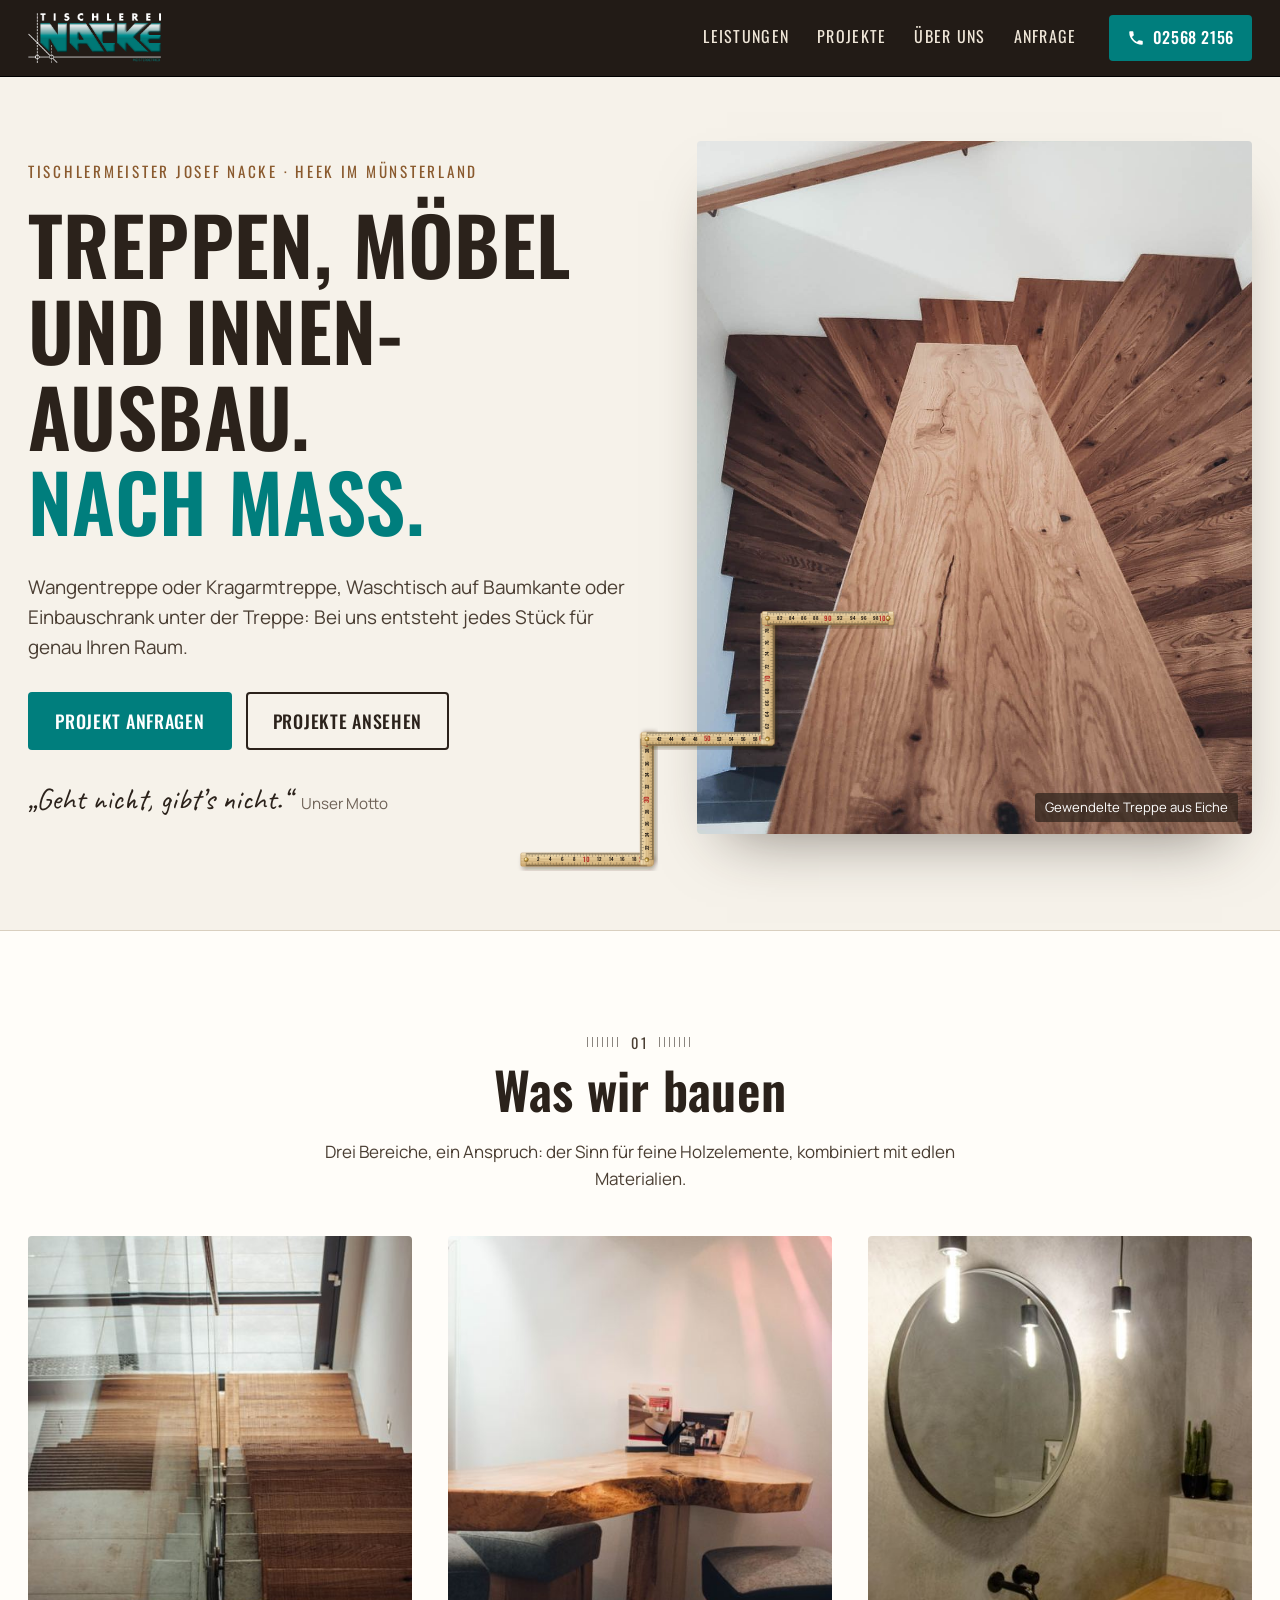
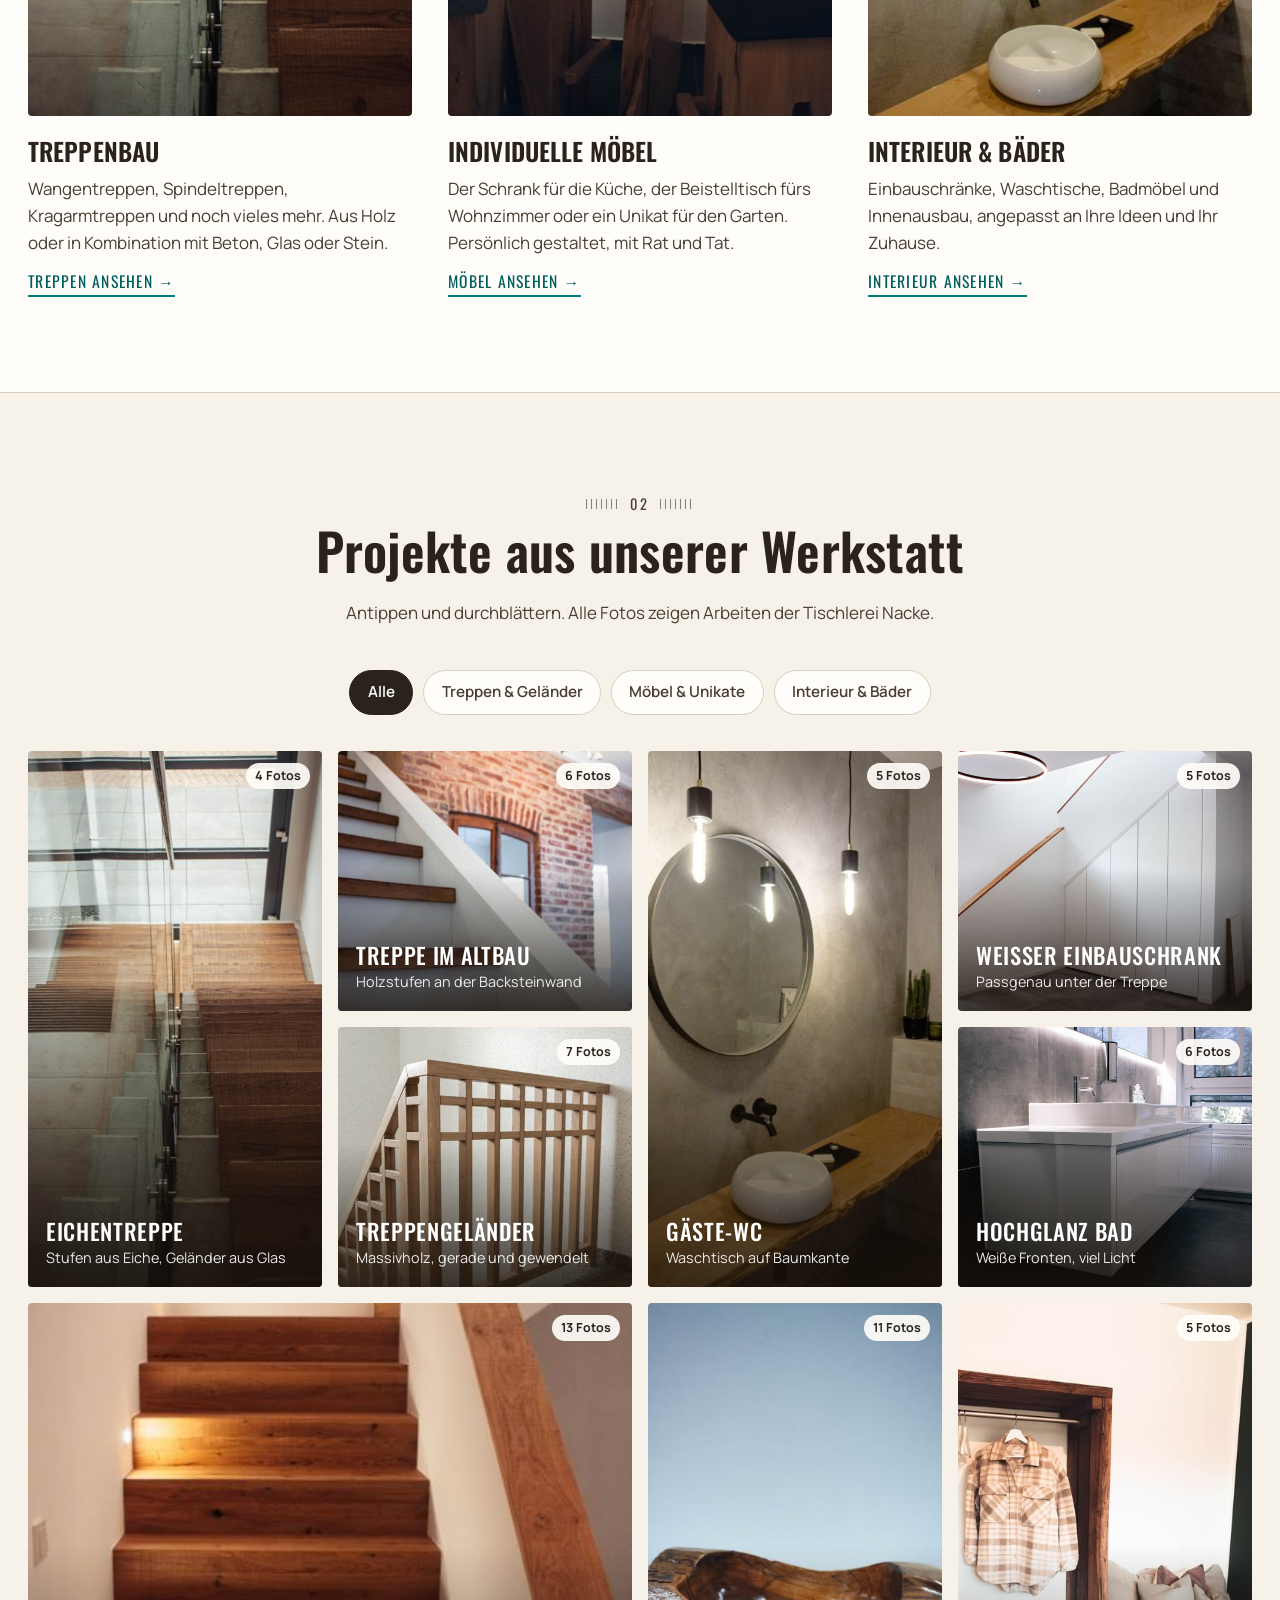
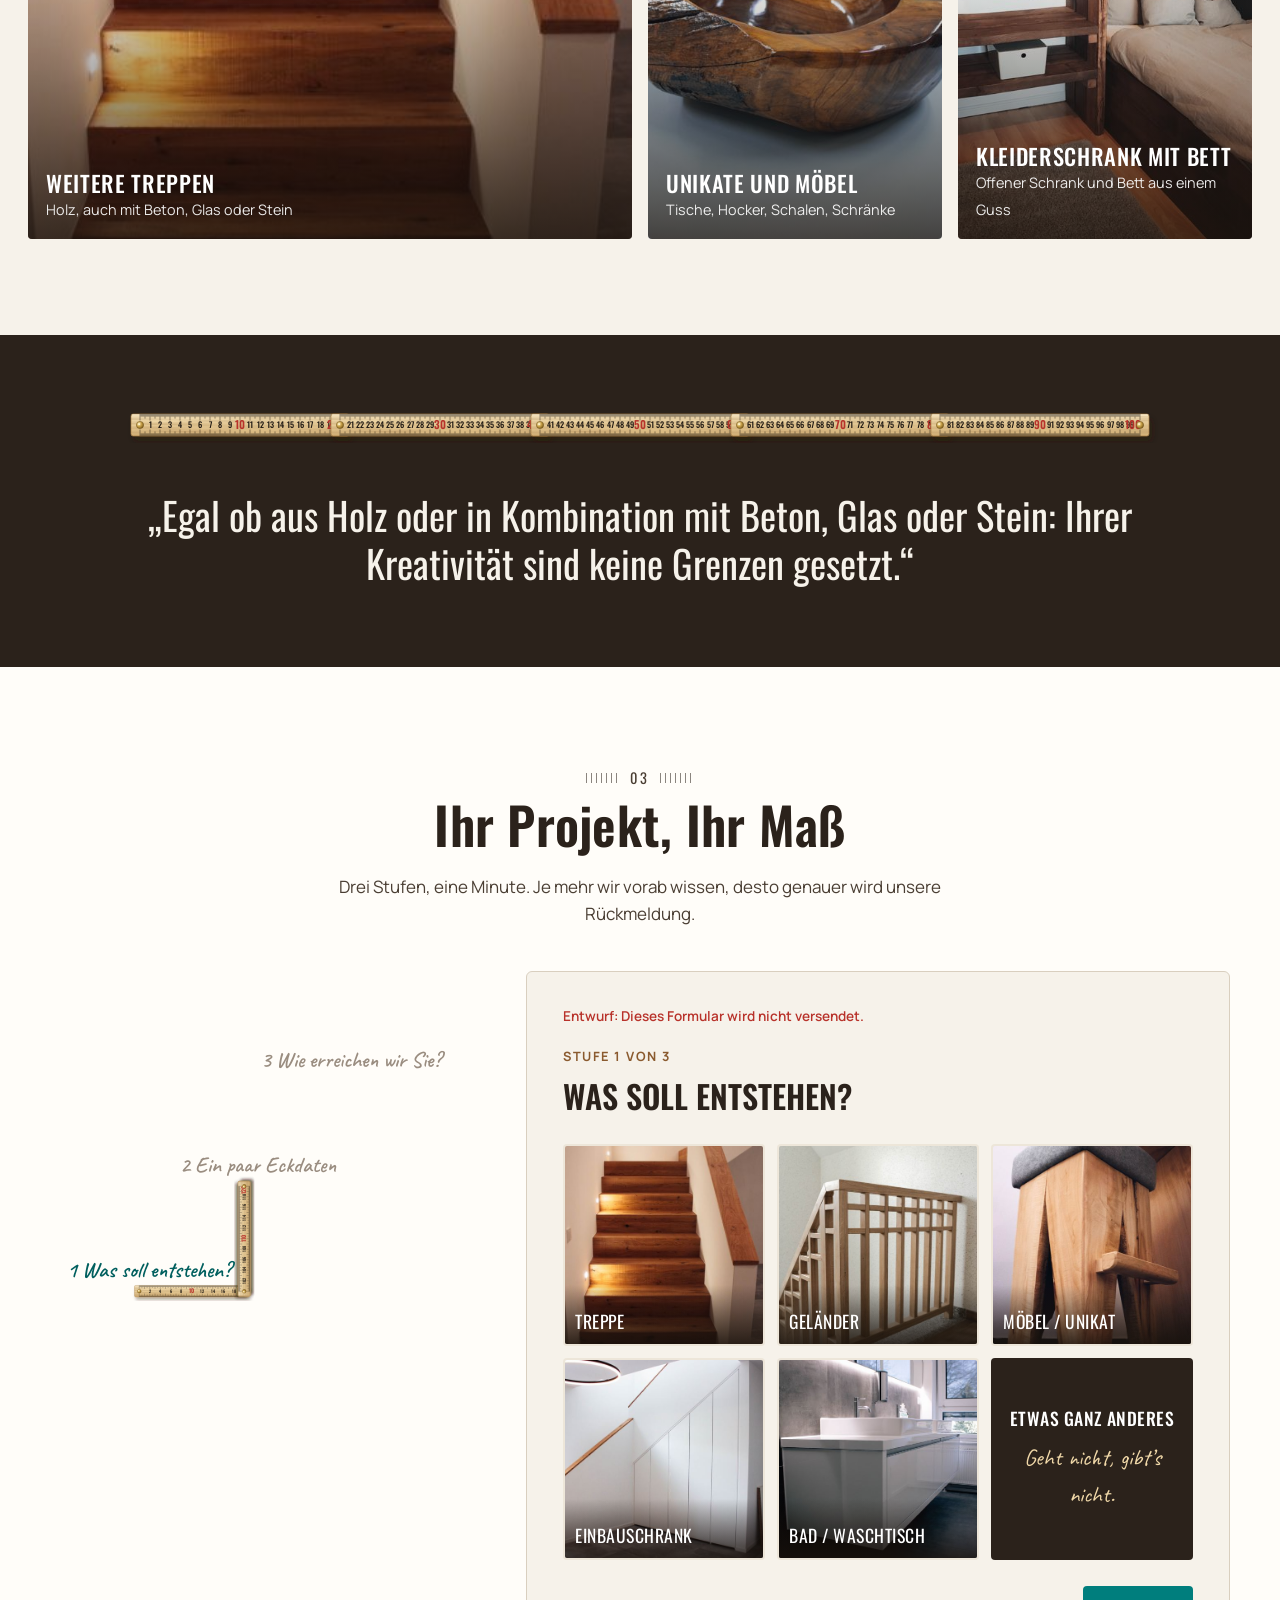
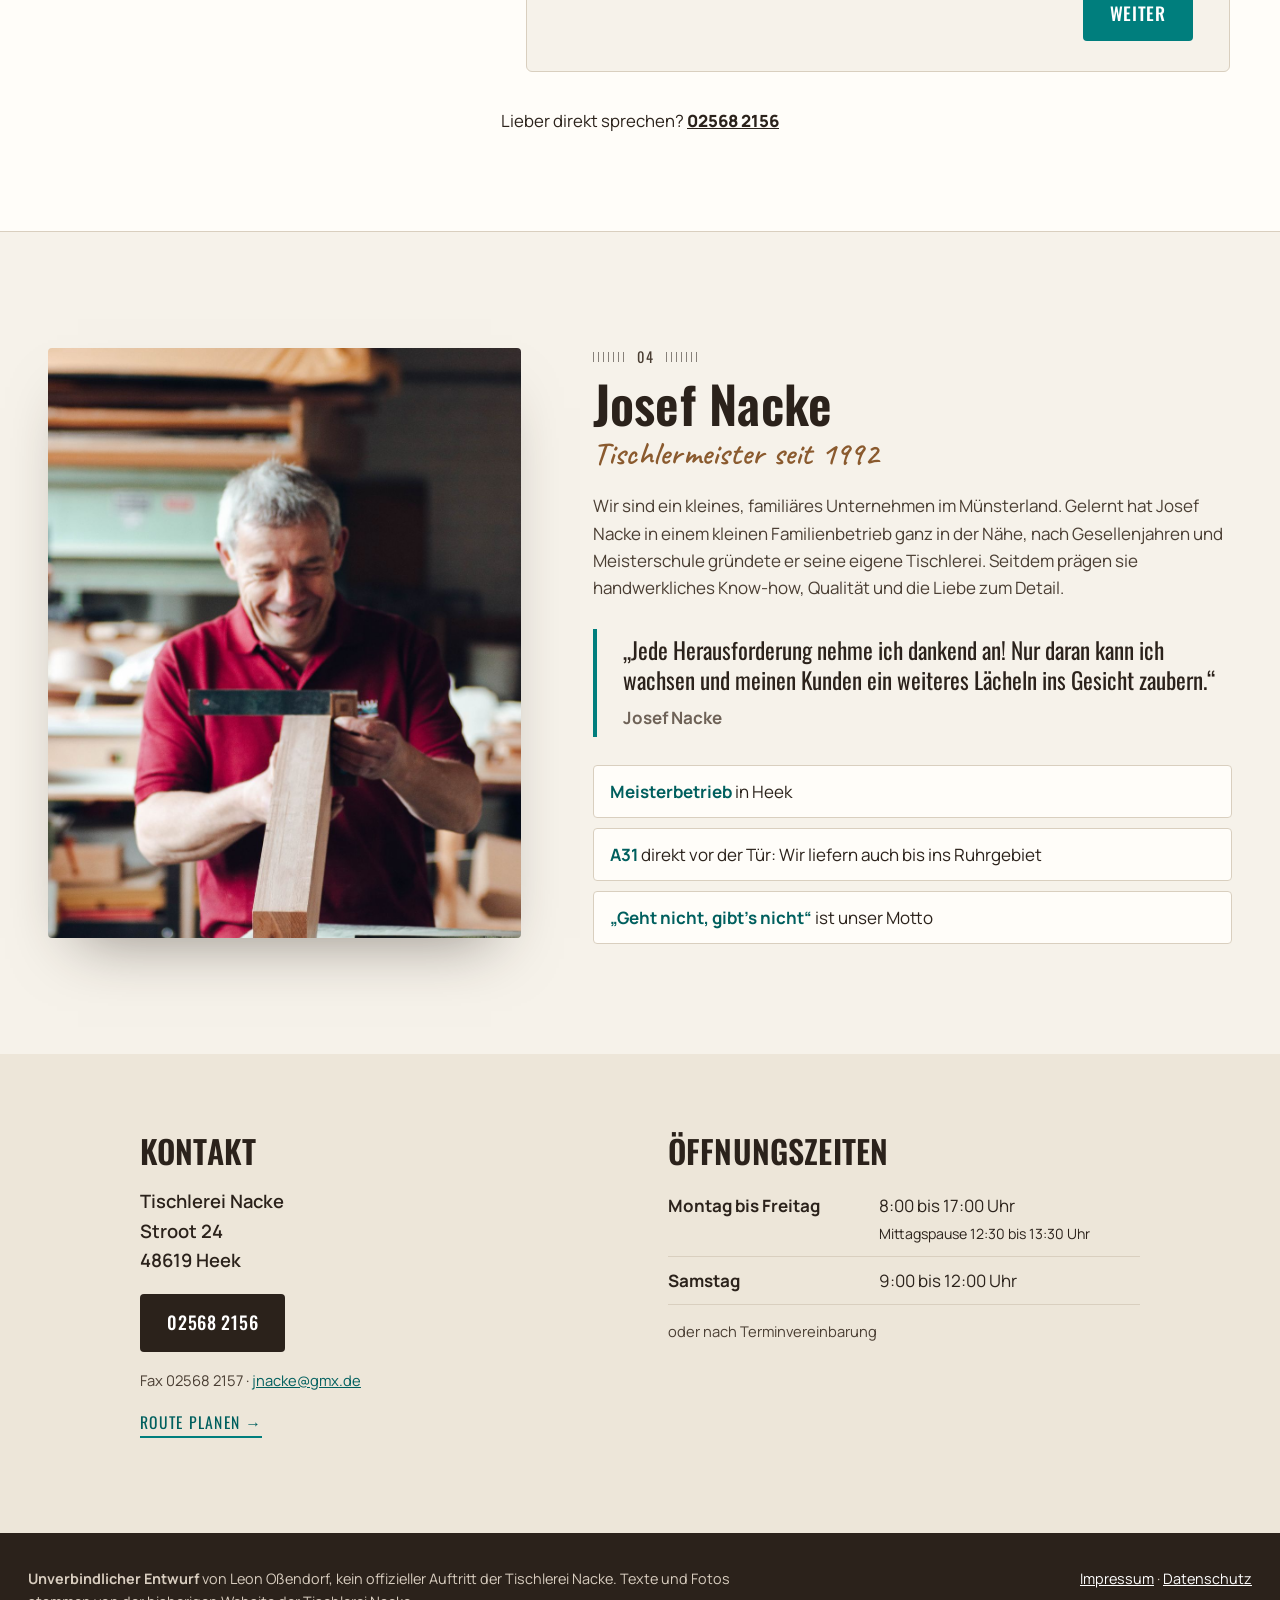
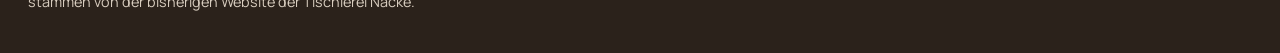
==== index.html @ 69c01f2e "Entwurf Tischlerei Nacke: Zollstock-Leitmotiv, Projekte, Anfrage nach Maß Co-Authored-By: Claude Opu" ====
<!doctype html>
<html lang="de-DE">
<head>
<meta charset="utf-8">
<meta name="viewport" content="width=device-width, initial-scale=1">
<meta name="robots" content="noindex,nofollow">
<title>Tischlerei Nacke, Heek · Treppen, Möbel und Innenausbau nach Maß (Entwurf)</title>
<meta name="description" content="Unverbindlicher Entwurf: Tischlerei Nacke in Heek. Treppenbau, individuelle Möbel und Innenausbau vom Tischlermeister.">
<link rel="preload" href="fonts/oswald-var.woff2" as="font" type="font/woff2" crossorigin>
<link rel="preload" href="fonts/manrope-var.woff2" as="font" type="font/woff2" crossorigin>
<link rel="stylesheet" href="css/style.css">
<link rel="icon" href="img/favicon.svg" type="image/svg+xml">
</head>
<body>

<a class="skip" href="#inhalt">Zum Inhalt</a>

<header class="kopf" id="kopf">
  <div class="kopf-in">
    <a class="logo" href="#top" aria-label="Tischlerei Nacke, zur Startseite">
      <img src="img/logo-nacke.png" alt="Tischlerei Nacke, Meisterbetrieb" width="814" height="306">
    </a>
    <nav class="nav" aria-label="Hauptnavigation">
      <a href="#leistungen">Leistungen</a>
      <a href="#projekte">Projekte</a>
      <a href="#ueber">Über uns</a>
      <a href="#anfrage">Anfrage</a>
    </nav>
    <a class="btn btn-tel kopf-tel" href="tel:+4925682156"><svg aria-hidden="true" viewBox="0 0 24 24"><path d="M6.6 10.8a15.1 15.1 0 0 0 6.6 6.6l2.2-2.2c.3-.3.7-.4 1-.2 1.1.4 2.3.6 3.6.6.6 0 1 .4 1 1V20c0 .6-.4 1-1 1A17 17 0 0 1 3 4c0-.6.4-1 1-1h3.5c.6 0 1 .4 1 1 0 1.3.2 2.5.6 3.6.1.3 0 .7-.2 1z"/></svg>02568 2156</a>
  </div>
</header>

<main id="inhalt">

<!-- ============ HERO ============ -->
<section class="hero" id="top">
  <div class="hero-text">
    <p class="dachzeile">Tischlermeister Josef Nacke · Heek im Münsterland</p>
    <h1>Treppen, Möbel und Innen&shy;ausbau.<br><span>Nach Maß.</span></h1>
    <p class="hero-lead">Wangentreppe oder Kragarmtreppe, Waschtisch auf Baumkante oder Einbauschrank unter der Treppe: Bei uns entsteht jedes Stück für genau Ihren Raum.</p>
    <div class="hero-cta">
      <a class="btn btn-haupt" href="#anfrage">Projekt anfragen</a>
      <a class="btn btn-zweit" href="#projekte">Projekte ansehen</a>
    </div>
    <p class="motto"><span>„Geht nicht, gibt’s nicht.“</span> Unser Motto</p>
  </div>
  <figure class="hero-bild">
    <img src="img/treppe-1.jpg" alt="Gewendelte Holztreppe aus Eiche von oben fotografiert" width="1026" height="1600" fetchpriority="high">
    <figcaption>Gewendelte Treppe aus Eiche</figcaption>
  </figure>
  <div class="hero-zollstock" aria-hidden="true">
    <svg class="zs" data-zs="treppe3" viewBox="0 0 700 520"></svg>
  </div>
</section>

<!-- ============ LEISTUNGEN ============ -->
<section class="leistungen" id="leistungen">
  <div class="sektion-kopf">
    <p class="mass" aria-hidden="true">01</p>
    <h2>Was wir bauen</h2>
    <p>Drei Bereiche, ein Anspruch: der Sinn für feine Holzelemente, kombiniert mit edlen Materialien.</p>
  </div>
  <div class="leistung-raster">
    <article class="leistung">
      <a href="#projekte" data-filter="treppen" class="leistung-bild"><img src="img/eichentreppe-1-k.jpg" alt="Eichentreppe mit Glasgeländer" loading="lazy" width="480" height="720"></a>
      <h3>Treppenbau</h3>
      <p>Wangentreppen, Spindeltreppen, Kragarmtreppen und noch vieles mehr. Aus Holz oder in Kombination mit Beton, Glas oder Stein.</p>
      <a class="mehr" href="#projekte" data-filter="treppen">Treppen ansehen</a>
    </article>
    <article class="leistung">
      <a href="#projekte" data-filter="moebel" class="leistung-bild"><img src="img/moebel-1-k.jpg" alt="Tisch auf Baumkante mit zwei Holzhockern" loading="lazy" width="480" height="720"></a>
      <h3>Individuelle Möbel</h3>
      <p>Der Schrank für die Küche, der Beistelltisch fürs Wohnzimmer oder ein Unikat für den Garten. Persönlich gestaltet, mit Rat und Tat.</p>
      <a class="mehr" href="#projekte" data-filter="moebel">Möbel ansehen</a>
    </article>
    <article class="leistung">
      <a href="#projekte" data-filter="innen" class="leistung-bild"><img src="img/gaestewc-1-k.jpg" alt="Gäste-WC mit Waschtisch auf Baumkante und rundem Spiegel" loading="lazy" width="480" height="720"></a>
      <h3>Interieur &amp; Bäder</h3>
      <p>Einbauschränke, Waschtische, Badmöbel und Innenausbau, angepasst an Ihre Ideen und Ihr Zuhause.</p>
      <a class="mehr" href="#projekte" data-filter="innen">Interieur ansehen</a>
    </article>
  </div>
</section>

<!-- ============ PROJEKTE ============ -->
<section class="projekte" id="projekte">
  <div class="sektion-kopf">
    <p class="mass" aria-hidden="true">02</p>
    <h2>Projekte aus unserer Werkstatt</h2>
    <p>Antippen und durchblättern. Alle Fotos zeigen Arbeiten der Tischlerei Nacke.</p>
  </div>
  <div class="filter" role="tablist" aria-label="Projekte filtern">
    <button role="tab" aria-selected="true" data-f="alle">Alle</button>
    <button role="tab" aria-selected="false" data-f="treppen">Treppen &amp; Geländer</button>
    <button role="tab" aria-selected="false" data-f="moebel">Möbel &amp; Unikate</button>
    <button role="tab" aria-selected="false" data-f="innen">Interieur &amp; Bäder</button>
  </div>
  <div class="projekt-raster" id="projektRaster"></div>
</section>

<!-- ============ TREPPEN-ZITAT ============ -->
<section class="band">
  <div class="band-in">
    <svg class="zs zs-gerade" data-zs="gerade" viewBox="0 0 1040 40" aria-hidden="true"></svg>
    <blockquote>
      <p>„Egal ob aus Holz oder in Kombination mit Beton, Glas oder Stein: Ihrer Kreativität sind keine Grenzen gesetzt.“</p>
    </blockquote>
  </div>
</section>

<!-- ============ ANFRAGE ============ -->
<section class="anfrage" id="anfrage">
  <div class="sektion-kopf">
    <p class="mass" aria-hidden="true">03</p>
    <h2>Ihr Projekt, Ihr Maß</h2>
    <p>Drei Stufen, eine Minute. Je mehr wir vorab wissen, desto genauer wird unsere Rückmeldung.</p>
  </div>

  <div class="anfrage-raster">
    <div class="stufen-anzeige" aria-hidden="true">
      <svg class="zs" data-zs="stufen" viewBox="0 0 520 470"></svg>
    </div>

    <form class="formular" id="formular" novalidate>
      <p class="form-hinweis">Entwurf: Dieses Formular wird nicht versendet.</p>

      <fieldset class="stufe aktiv" data-stufe="1">
        <legend><span>Stufe 1 von 3</span>Was soll entstehen?</legend>
        <div class="kacheln">
          <label class="kachel"><input type="radio" name="was" value="Treppe" required><img src="img/treppe-3-k.jpg" alt="" loading="lazy"><span>Treppe</span></label>
          <label class="kachel"><input type="radio" name="was" value="Geländer"><img src="img/gelaender-1-k.jpg" alt="" loading="lazy"><span>Geländer</span></label>
          <label class="kachel"><input type="radio" name="was" value="Möbel oder Unikat"><img src="img/moebel-2-k.jpg" alt="" loading="lazy"><span>Möbel / Unikat</span></label>
          <label class="kachel"><input type="radio" name="was" value="Einbauschrank"><img src="img/einbauschrank-1-k.jpg" alt="" loading="lazy"><span>Einbauschrank</span></label>
          <label class="kachel"><input type="radio" name="was" value="Bad oder Waschtisch"><img src="img/bad-1-k.jpg" alt="" loading="lazy"><span>Bad / Waschtisch</span></label>
          <label class="kachel kachel-text"><input type="radio" name="was" value="Etwas ganz anderes"><span><b>Etwas ganz anderes</b><small>Geht nicht, gibt’s nicht.</small></span></label>
        </div>
        <div class="stufe-nav"><span></span><button type="button" class="btn btn-haupt weiter">Weiter</button></div>
      </fieldset>

      <fieldset class="stufe" data-stufe="2">
        <legend><span>Stufe 2 von 3</span>Ein paar Eckdaten</legend>
        <div class="feld">
          <p class="feld-titel">Wo?</p>
          <div class="chips">
            <label><input type="radio" name="wo" value="Neubau"><span>Neubau</span></label>
            <label><input type="radio" name="wo" value="Altbau"><span>Altbau</span></label>
            <label><input type="radio" name="wo" value="Renovierung"><span>Renovierung</span></label>
          </div>
        </div>
        <div class="feld">
          <p class="feld-titel">Welches Holz schwebt Ihnen vor?</p>
          <div class="chips">
            <label><input type="radio" name="holz" value="Eiche"><span>Eiche</span></label>
            <label><input type="radio" name="holz" value="Altholz, rustikal"><span>Altholz, rustikal</span></label>
            <label><input type="radio" name="holz" value="Weiß lackiert"><span>Weiß lackiert</span></label>
            <label><input type="radio" name="holz" value="Mit Glas, Beton oder Stein"><span>Mit Glas, Beton oder Stein</span></label>
            <label><input type="radio" name="holz" value="Noch offen"><span>Noch offen</span></label>
          </div>
        </div>
        <div class="feld zwei">
          <label>Grobe Maße <small>(wenn bekannt)</small>
            <input type="text" name="masse" placeholder="z. B. Geschosshöhe 2,75 m" autocomplete="off">
          </label>
          <label>Wann soll es losgehen?
            <select name="wann">
              <option value="">Bitte wählen</option>
              <option>So bald wie möglich</option>
              <option>In den nächsten 3 bis 6 Monaten</option>
              <option>Später, ich plane noch</option>
            </select>
          </label>
        </div>
        <div class="feld">
          <label class="datei">Foto vom Raum <small>(optional, hilft bei der Einschätzung)</small>
            <input type="file" name="foto" accept="image/*" multiple>
            <span class="datei-zeile"><span class="datei-knopf">Foto auswählen</span><span class="datei-name" id="dateiName">noch kein Foto gewählt</span></span>
          </label>
        </div>
        <div class="stufe-nav"><button type="button" class="btn btn-zurueck zurueck">Zurück</button><button type="button" class="btn btn-haupt weiter">Weiter</button></div>
      </fieldset>

      <fieldset class="stufe" data-stufe="3">
        <legend><span>Stufe 3 von 3</span>Wie erreichen wir Sie?</legend>
        <div class="feld zwei">
          <label>Name <input type="text" name="name" required autocomplete="name"></label>
          <label>Telefon <input type="tel" name="tel" required autocomplete="tel"></label>
        </div>
        <div class="feld">
          <label>E-Mail <small>(optional)</small> <input type="email" name="mail" autocomplete="email"></label>
        </div>
        <div class="feld">
          <label>Ihre Idee in ein paar Worten <small>(optional)</small>
            <textarea name="text" rows="3" placeholder="z. B. Eichenstufen auf die vorhandene Betontreppe"></textarea>
          </label>
        </div>
        <div class="stufe-nav"><button type="button" class="btn btn-zurueck zurueck">Zurück</button><button type="submit" class="btn btn-haupt">Anfrage senden</button></div>
      </fieldset>

      <div class="fertig" id="fertig" hidden>
        <h3>Danke, so würde Ihre Anfrage ankommen:</h3>
        <dl id="zusammenfassung"></dl>
        <p class="form-hinweis">Im Entwurf wird nichts versendet. Auf der fertigen Seite landet die Anfrage direkt bei der Tischlerei Nacke.</p>
        <button type="button" class="btn btn-zurueck" id="neu">Neue Anfrage</button>
      </div>
    </form>
  </div>
  <p class="lieber-tel">Lieber direkt sprechen? <a href="tel:+4925682156">02568 2156</a></p>
</section>

<!-- ============ ÜBER UNS ============ -->
<section class="ueber" id="ueber">
  <figure class="ueber-bild">
    <img src="img/josef-1.jpg" alt="Josef Nacke prüft in der Werkstatt mit dem Anschlagwinkel ein Kantholz" loading="lazy" width="1050" height="1600">
  </figure>
  <div class="ueber-text">
    <p class="mass" aria-hidden="true">04</p>
    <h2>Josef Nacke<span>Tischlermeister seit 1992</span></h2>
    <p>Wir sind ein kleines, familiäres Unternehmen im Münsterland. Gelernt hat Josef Nacke in einem kleinen Familienbetrieb ganz in der Nähe, nach Gesellenjahren und Meisterschule gründete er seine eigene Tischlerei. Seitdem prägen sie handwerkliches Know-how, Qualität und die Liebe zum Detail.</p>
    <blockquote class="zitat">
      <p>„Jede Herausforderung nehme ich dankend an! Nur daran kann ich wachsen und meinen Kunden ein weiteres Lächeln ins Gesicht zaubern.“</p>
      <cite>Josef Nacke</cite>
    </blockquote>
    <ul class="fakten">
      <li><b>Meisterbetrieb</b> in Heek</li>
      <li><b>A31</b> direkt vor der Tür: Wir liefern auch bis ins Ruhrgebiet</li>
      <li><b>„Geht nicht, gibt’s nicht“</b> ist unser Motto</li>
    </ul>
  </div>
</section>

<!-- ============ KONTAKT ============ -->
<section class="kontakt" id="kontakt">
  <div class="kontakt-in">
    <div>
      <h2>Kontakt</h2>
      <p class="adresse">Tischlerei Nacke<br>Stroot 24<br>48619 Heek</p>
      <p><a class="btn btn-tel" href="tel:+4925682156">02568 2156</a></p>
      <p class="klein">Fax 02568 2157 · <a href="mailto:jnacke@gmx.de">jnacke@gmx.de</a></p>
      <p><a class="mehr" href="https://www.google.com/maps/search/?api=1&amp;query=Stroot+24+48619+Heek" target="_blank" rel="noopener">Route planen</a></p>
    </div>
    <div>
      <h2>Öffnungszeiten</h2>
      <table class="zeiten">
        <tr><th>Montag bis Freitag</th><td>8:00 bis 17:00 Uhr<br><small>Mittagspause 12:30 bis 13:30 Uhr</small></td></tr>
        <tr><th>Samstag</th><td>9:00 bis 12:00 Uhr</td></tr>
      </table>
      <p class="klein">oder nach Terminvereinbarung</p>
    </div>
  </div>
</section>

</main>

<footer class="fuss">
  <div class="fuss-in">
    <p class="entwurf-hinweis"><b>Unverbindlicher Entwurf</b> von Leon Oßendorf, kein offizieller Auftritt der Tischlerei Nacke. Texte und Fotos stammen von der bisherigen Website der Tischlerei Nacke.</p>
    <p class="fuss-links"><a href="impressum.html">Impressum</a> · <a href="datenschutz.html">Datenschutz</a></p>
  </div>
</footer>

<div class="handyleiste">
  <a href="tel:+4925682156" class="hl-tel">Anrufen</a>
  <a href="#anfrage" class="hl-anfrage">Projekt anfragen</a>
</div>

<div class="lightbox" id="lightbox" hidden role="dialog" aria-modal="true" aria-label="Projektfotos">
  <button class="lb-zu" aria-label="Schließen">×</button>
  <button class="lb-pfeil lb-links" aria-label="Vorheriges Foto">‹</button>
  <figure><img alt=""><figcaption></figcaption></figure>
  <button class="lb-pfeil lb-rechts" aria-label="Nächstes Foto">›</button>
</div>

<svg width="0" height="0" style="position:absolute" aria-hidden="true">
  <defs>
    <filter id="maserung" x="0" y="0" width="100%" height="100%">
      <feTurbulence type="fractalNoise" baseFrequency="0.012 0.45" numOctaves="3" seed="7" result="n"/>
      <feColorMatrix in="n" type="matrix" values="0 0 0 0 0.42  0 0 0 0 0.27  0 0 0 0 0.12  0 0 0 0.55 -0.1" result="m"/>
      <feComposite in="m" in2="SourceGraphic" operator="in" result="mm"/>
      <feBlend in="SourceGraphic" in2="mm" mode="multiply"/>
    </filter>
    <filter id="schatten" x="-10%" y="-10%" width="130%" height="140%">
      <feDropShadow dx="3" dy="5" stdDeviation="3.5" flood-color="#2a1d10" flood-opacity=".35"/>
    </filter>
    <linearGradient id="holzlicht" x1="0" y1="0" x2="0" y2="1">
      <stop offset="0" stop-color="#f6e4bd"/>
      <stop offset=".45" stop-color="#ead09c"/>
      <stop offset="1" stop-color="#d7b47a"/>
    </linearGradient>
    <radialGradient id="niete" cx=".35" cy=".35" r=".7">
      <stop offset="0" stop-color="#fff3c4"/>
      <stop offset=".5" stop-color="#c9a24a"/>
      <stop offset="1" stop-color="#7d5d1d"/>
    </radialGradient>
  </defs>
</svg>

<script src="js/main.js"></script>
</body>
</html>
---- css/style.css ----
@font-face{font-family:"Oswald";src:url(../fonts/oswald-var.woff2) format("woff2");font-weight:200 700;font-display:swap}
@font-face{font-family:"Manrope";src:url(../fonts/manrope-var.woff2) format("woff2");font-weight:200 800;font-display:swap}
@font-face{font-family:"Caveat";src:url(../fonts/caveat-var.woff2) format("woff2");font-weight:400 700;font-display:swap}

:root{
  --papier:#f6f2ea;
  --papier2:#ede6d9;
  --weiss:#fffdf9;
  --nuss:#2b221b;
  --nuss2:#4a3e33;
  --grau:#6e6257;
  --eiche:#b98450;
  --eiche-d:#8a5a2e;
  --petrol:#007e7d;
  --petrol-d:#005f5e;
  --rot:#b8322a;
  --linie:#d9cfbf;
  --kopf-h:76px;
  --r:4px;
  --schrift:"Manrope",system-ui,sans-serif;
  --titel:"Oswald","Arial Narrow",sans-serif;
  --hand:"Caveat",cursive;
}
*{box-sizing:border-box}
html{scroll-behavior:smooth;scroll-padding-top:calc(var(--kopf-h) + 12px)}
body{margin:0;background:var(--papier);color:var(--nuss);font-family:var(--schrift);font-size:17px;line-height:1.6;-webkit-font-smoothing:antialiased}
img{max-width:100%;display:block}
a{color:var(--petrol-d)}
h1,h2,h3{font-family:var(--titel);font-weight:600;line-height:1.08;letter-spacing:.005em;margin:0 0 .4em}
h2{font-size:clamp(2rem,4.4vw,3.2rem)}
h3{font-size:1.55rem}
.skip{position:absolute;left:-999px}
.skip:focus{left:12px;top:12px;z-index:99;background:#fff;padding:8px 12px}

/* ---------- Buttons ---------- */
.btn{display:inline-flex;align-items:center;justify-content:center;gap:.5em;min-height:50px;padding:.7em 1.4em;border-radius:var(--r);font-family:var(--titel);font-size:1.12rem;font-weight:500;letter-spacing:.04em;text-transform:uppercase;text-decoration:none;border:2px solid transparent;cursor:pointer;transition:background-color .2s,color .2s,border-color .2s,transform .2s}
.btn-haupt{background:var(--petrol);color:#fff}
.btn-haupt:hover{background:var(--petrol-d)}
.btn-zweit{border-color:var(--nuss);color:var(--nuss);background:transparent}
.btn-zweit:hover{background:var(--nuss);color:var(--papier)}
.btn-tel{background:var(--nuss);color:#fff}
.kopf .btn-tel{background:var(--petrol)}
.kopf .btn-tel:hover{background:var(--petrol-d)}
.btn-tel svg{width:18px;height:18px;fill:currentColor}
.btn-tel:hover{background:#000}
.btn-zurueck{background:transparent;color:var(--nuss2);border-color:var(--linie)}
.btn-zurueck:hover{border-color:var(--nuss2)}
.btn:focus-visible,button:focus-visible,a:focus-visible,input:focus-visible,select:focus-visible,textarea:focus-visible{outline:3px solid var(--eiche);outline-offset:2px}

/* ---------- Kopf ---------- */
.kopf{position:sticky;top:0;z-index:20;background:#221b16;border-bottom:1px solid #000}
.kopf-in{max-width:1320px;margin:0 auto;height:var(--kopf-h);display:flex;align-items:center;gap:32px;padding:0 28px}
.logo{display:flex;flex-direction:column;align-items:flex-start;text-decoration:none;margin-right:auto}
.logo img{height:50px;width:auto}
.nav{display:flex;gap:28px}
.nav a{font-family:var(--titel);text-transform:uppercase;letter-spacing:.08em;font-size:1rem;color:#efe6d8;text-decoration:none;padding:6px 0;border-bottom:2px solid transparent}
.nav a:hover{border-color:var(--eiche)}
.kopf-tel{min-height:44px;padding:.5em 1em;font-size:1rem}

/* ---------- Hero ---------- */
.hero{position:relative;max-width:1320px;margin:0 auto;display:grid;grid-template-columns:1.05fr .95fr;gap:56px;padding:64px 28px 96px;align-items:center}
.dachzeile{font-family:var(--titel);text-transform:uppercase;letter-spacing:.18em;font-size:.95rem;color:var(--eiche-d);margin:0 0 18px}
.hero h1{font-size:clamp(2.7rem,6.2vw,5.4rem);font-weight:600;text-transform:uppercase;margin-bottom:.35em}
.hero h1 span{color:var(--petrol)}
.hero-lead{font-size:1.18rem;max-width:34em;color:var(--nuss2);margin:0 0 30px}
.hero-cta{display:flex;flex-wrap:wrap;gap:14px;margin-bottom:34px}
.motto{font-size:.95rem;color:var(--grau);margin:0}
.motto span{font-family:var(--hand);font-size:1.9rem;color:var(--nuss);margin-right:8px;line-height:1}
.hero-bild{margin:0;position:relative;border-radius:var(--r);overflow:hidden;box-shadow:0 30px 60px -30px rgba(43,34,27,.55);aspect-ratio:4/5}
.hero-bild img{width:100%;height:100%;object-fit:cover}
.hero-bild figcaption{position:absolute;right:14px;bottom:12px;background:rgba(43,34,27,.7);color:#fff;font-size:.82rem;padding:4px 10px;border-radius:3px}
.hero-zollstock{position:absolute;left:calc(50% - 150px);bottom:34px;width:min(450px,33vw);pointer-events:none}
.hero-zollstock .zs{width:100%;height:auto;overflow:visible}

/* ---------- Zollstock ---------- */
.zs{overflow:visible}
.zs .glied{transition:transform 1.1s cubic-bezier(.25,.7,.2,1)}
.zs-gerade{width:100%;height:auto;display:block}

/* ---------- Sektionen ---------- */
section{position:relative}
.sektion-kopf{max-width:760px;margin:0 auto 44px;text-align:center;padding:0 24px}
.sektion-kopf p{color:var(--nuss2);margin:0}
.mass{font-family:var(--titel);font-size:.9rem;letter-spacing:.2em;color:var(--rot);margin:0 0 8px!important;display:inline-flex;align-items:center;gap:10px}
.mass::before,.mass::after{content:"";width:34px;height:10px;background:repeating-linear-gradient(90deg,var(--nuss) 0 1px,transparent 1px 5px);opacity:.55}

.leistungen{padding:96px 28px;background:var(--weiss);border-top:1px solid var(--linie);border-bottom:1px solid var(--linie)}
.leistung-raster{max-width:1240px;margin:0 auto;display:grid;grid-template-columns:repeat(3,1fr);gap:36px}
.leistung-bild{display:block;overflow:hidden;border-radius:var(--r);aspect-ratio:4/5;margin-bottom:22px;background:var(--papier2)}
.leistung-bild img{width:100%;height:100%;object-fit:cover;transition:transform .8s cubic-bezier(.2,.7,.2,1)}
.leistung:hover .leistung-bild img{transform:scale(1.035)}
.leistung h3{text-transform:uppercase}
.leistung p{color:var(--nuss2);margin:0 0 12px}
.mehr{font-family:var(--titel);text-transform:uppercase;letter-spacing:.08em;font-size:.98rem;color:var(--petrol-d);text-decoration:none;border-bottom:2px solid var(--petrol);padding-bottom:2px}
.mehr::after{content:" →"}

/* ---------- Projekte ---------- */
.projekte{padding:96px 28px}
.filter{display:flex;flex-wrap:wrap;justify-content:center;gap:10px;margin:0 auto 36px}
.filter button{font:inherit;font-weight:600;font-size:.95rem;padding:.6em 1.15em;min-height:44px;border-radius:40px;border:1.5px solid var(--linie);background:var(--weiss);color:var(--nuss2);cursor:pointer;transition:all .2s}
.filter button[aria-selected=true]{background:var(--nuss);border-color:var(--nuss);color:#fff}
.projekt-raster{max-width:1240px;margin:0 auto;display:grid;grid-template-columns:repeat(4,1fr);grid-auto-rows:260px;grid-auto-flow:dense;gap:16px}
.projekt{position:relative;border:0;padding:0;border-radius:var(--r);overflow:hidden;cursor:pointer;background:var(--papier2);text-align:left;font:inherit;color:#fff}
.projekt.gross{grid-row:span 2}
.projekt.breit{grid-column:span 2}
.projekt img{width:100%;height:100%;object-fit:cover;transition:transform .8s cubic-bezier(.2,.7,.2,1)}
.projekt:hover img{transform:scale(1.04)}
.projekt::after{content:"";position:absolute;inset:0;background:linear-gradient(180deg,rgba(0,0,0,0) 45%,rgba(25,18,12,.78))}
.projekt-info{position:absolute;left:18px;right:18px;bottom:16px;z-index:1}
.projekt-info b{display:block;font-family:var(--titel);font-weight:500;font-size:1.4rem;text-transform:uppercase;letter-spacing:.03em;line-height:1.1}
.projekt-info span{font-size:.9rem;opacity:.9}
.projekt-anzahl{position:absolute;top:12px;right:12px;z-index:1;background:rgba(255,253,249,.92);color:var(--nuss);font-size:.78rem;font-weight:700;padding:3px 9px;border-radius:20px}
.projekt.weg{display:none}

/* ---------- Band ---------- */
.band{background:var(--nuss);color:var(--papier);padding:70px 28px 80px;overflow:hidden}
.band-in{max-width:1040px;margin:0 auto}
.band .zs-gerade{margin-bottom:46px}
.band blockquote{margin:0;text-align:center}
.band blockquote p{font-family:var(--titel);font-weight:400;font-size:clamp(1.5rem,3.2vw,2.4rem);line-height:1.25;margin:0}

/* ---------- Anfrage ---------- */
.anfrage{padding:96px 28px;background:var(--weiss);border-bottom:1px solid var(--linie)}
.anfrage-raster{max-width:1180px;margin:0 auto;display:grid;grid-template-columns:420px 1fr;gap:56px;align-items:start}
.stufen-anzeige{position:sticky;top:calc(var(--kopf-h) + 30px)}
.stufen-anzeige .zs{width:100%;height:auto}
.stufen-label{font-family:var(--hand);font-size:42px;font-weight:600;fill:#9a8d80;transition:fill .4s}
.stufen-label.an{fill:var(--petrol-d)}
.stufen-label.erledigt{fill:var(--nuss)}

.formular{background:var(--papier);border:1px solid var(--linie);border-radius:6px;padding:34px 36px 30px;min-height:540px}
.form-hinweis{font-size:.85rem;color:var(--rot);margin:0 0 18px;font-weight:600}
.stufe{border:0;margin:0;padding:0;display:none}
.stufe.aktiv{display:block;animation:rein .45s ease}
@keyframes rein{from{opacity:0;transform:translateY(10px)}to{opacity:1;transform:none}}
legend{font-family:var(--titel);font-size:2rem;font-weight:600;text-transform:uppercase;margin-bottom:22px;padding:0}
legend span{display:block;font-family:var(--schrift);font-size:.8rem;letter-spacing:.12em;color:var(--eiche-d);font-weight:700;text-transform:uppercase;margin-bottom:4px}
.kacheln{display:grid;grid-template-columns:repeat(3,1fr);gap:12px}
.kachel{position:relative;display:block;border-radius:var(--r);overflow:hidden;aspect-ratio:1/1;cursor:pointer;background:var(--papier2);border:2px solid transparent;transition:border-color .2s}
.kachel input,.chips input{position:absolute;opacity:0;pointer-events:none}
.kachel img{width:100%;height:100%;object-fit:cover}
.kachel>span{position:absolute;left:0;right:0;bottom:0;padding:22px 10px 9px;background:linear-gradient(transparent,rgba(25,18,12,.82));color:#fff;font-family:var(--titel);font-size:1.1rem;text-transform:uppercase;letter-spacing:.03em}
.kachel-text{display:flex;align-items:center;justify-content:center;background:var(--nuss)}
.kachel-text>span{position:static;background:none;padding:12px;text-align:center}
.kachel-text b{display:block;font-weight:500}
.kachel-text small{display:block;font-family:var(--hand);text-transform:none;font-size:1.45rem;letter-spacing:0;margin-top:6px;color:#f1d9a9}
.kachel:has(input:checked){border-color:var(--petrol);box-shadow:0 0 0 3px rgba(0,126,125,.25)}
.kachel:has(input:checked)::after{content:"✓";position:absolute;top:8px;right:8px;width:28px;height:28px;border-radius:50%;background:var(--petrol);color:#fff;display:grid;place-items:center;font-weight:700}
.kachel:has(input:focus-visible){outline:3px solid var(--eiche)}
.feld{margin-bottom:20px}
.feld-titel{font-weight:700;margin:0 0 8px}
.feld.zwei{display:grid;grid-template-columns:1fr 1fr;gap:16px}
.feld label{display:block;font-weight:700;font-size:.95rem}
.feld small{font-weight:500;color:var(--grau)}
.chips{display:flex;flex-wrap:wrap;gap:8px}
.chips label{font-weight:600}
.chips span{display:inline-flex;align-items:center;min-height:44px;padding:.45em 1em;border-radius:40px;border:1.5px solid var(--linie);background:var(--weiss);cursor:pointer;transition:all .2s}
.chips input:checked+span{background:var(--petrol);border-color:var(--petrol);color:#fff}
.chips input:focus-visible+span{outline:3px solid var(--eiche)}
input[type=text],input[type=tel],input[type=email],select,textarea{display:block;width:100%;margin-top:6px;font:inherit;font-weight:500;padding:.7em .85em;min-height:48px;border:1.5px solid var(--linie);border-radius:var(--r);background:var(--weiss);color:var(--nuss)}
input:focus,select:focus,textarea:focus{border-color:var(--petrol)}
.datei input{position:absolute;opacity:0;width:1px;height:1px}
.datei-zeile{display:flex;align-items:center;gap:12px;margin-top:8px;flex-wrap:wrap}
.datei-knopf{display:inline-flex;align-items:center;min-height:44px;padding:.45em 1.1em;border:1.5px dashed var(--eiche);border-radius:var(--r);background:var(--weiss);cursor:pointer;font-weight:700}
.datei-name{font-weight:500;color:var(--grau);font-size:.92rem}
.datei input:focus-visible+.datei-zeile .datei-knopf{outline:3px solid var(--eiche)}
.stufe-nav{display:flex;justify-content:space-between;align-items:center;margin-top:26px;gap:12px}
.fehlt{color:var(--rot);font-weight:600;font-size:.92rem;margin:12px 0 0}
.fertig h3{text-transform:uppercase}
.fertig dl{display:grid;grid-template-columns:max-content 1fr;gap:6px 18px;margin:0 0 20px}
.fertig dt{font-weight:700}
.fertig dd{margin:0}
.lieber-tel{text-align:center;margin:36px 0 0;font-size:1.05rem}
.lieber-tel a{font-weight:800;color:var(--nuss)}

/* ---------- Über ---------- */
.ueber{max-width:1240px;margin:0 auto;padding:110px 28px;display:grid;grid-template-columns:.85fr 1.15fr;gap:72px;align-items:center}
.ueber-bild{margin:0;border-radius:var(--r);overflow:hidden;aspect-ratio:4/5;box-shadow:0 30px 60px -30px rgba(43,34,27,.5)}
.ueber-bild img{width:100%;height:100%;object-fit:cover;object-position:50% 30%}
.ueber-text .mass{display:inline-flex}
.ueber h2 span{display:block;font-family:var(--hand);font-weight:600;text-transform:none;font-size:2rem;color:var(--eiche-d);margin-top:6px}
.ueber p{color:var(--nuss2)}
.zitat{margin:28px 0;padding:6px 0 6px 26px;border-left:4px solid var(--petrol)}
.zitat p{font-family:var(--titel);font-weight:400;font-size:1.45rem;line-height:1.3;color:var(--nuss);margin:0 0 8px}
.zitat cite{font-style:normal;font-weight:700;color:var(--grau)}
.fakten{list-style:none;padding:0;margin:0;display:grid;gap:10px}
.fakten li{padding:12px 16px;background:var(--weiss);border:1px solid var(--linie);border-radius:var(--r)}
.fakten b{color:var(--petrol-d)}

/* ---------- Kontakt / Fuß ---------- */
.kontakt{background:var(--papier2);padding:80px 28px}
.kontakt-in{max-width:1000px;margin:0 auto;display:grid;grid-template-columns:1fr 1fr;gap:56px}
.kontakt h2{font-size:2rem;text-transform:uppercase}
.adresse{font-size:1.15rem;font-weight:600}
.klein{font-size:.92rem;color:var(--nuss2)}
.zeiten{border-collapse:collapse;width:100%}
.zeiten th,.zeiten td{text-align:left;vertical-align:top;padding:10px 0;border-bottom:1px solid var(--linie)}
.zeiten th{font-weight:700;padding-right:18px}
.fuss{background:var(--nuss);color:#d8cdbf;padding:34px 28px 40px;font-size:.9rem}
.fuss-in{max-width:1240px;margin:0 auto;display:flex;justify-content:space-between;gap:24px;flex-wrap:wrap}
.fuss a{color:#fff}
.entwurf-hinweis{margin:0;max-width:760px}
.fuss-links{margin:0}

.handyleiste{display:none}

/* ---------- Lightbox ---------- */
.lightbox{position:fixed;inset:0;z-index:50;background:rgba(20,15,10,.94);display:flex;align-items:center;justify-content:center}
.lightbox[hidden]{display:none}
.lightbox figure{margin:0;max-width:92vw;max-height:88vh;display:flex;flex-direction:column;align-items:center}
.lightbox img{max-width:92vw;max-height:80vh;object-fit:contain;border-radius:3px}
.lightbox figcaption{color:#eadfcf;margin-top:12px;font-size:.95rem}
.lb-zu,.lb-pfeil{position:absolute;background:rgba(255,255,255,.12);color:#fff;border:0;font-size:2rem;width:52px;height:52px;border-radius:50%;cursor:pointer;display:grid;place-items:center;line-height:1}
.lb-zu{top:16px;right:16px}
.lb-links{left:16px;top:50%;transform:translateY(-50%)}
.lb-rechts{right:16px;top:50%;transform:translateY(-50%)}

/* ---------- Unterseiten ---------- */
.unterseite{max-width:760px;margin:0 auto;padding:80px 24px}
.unterseite .platzhalter{background:var(--weiss);border:1px dashed var(--eiche);padding:20px;border-radius:var(--r)}

/* ---------- Responsive ---------- */
@media (max-width:1080px){
  .nav{display:none}
  .hero{grid-template-columns:1fr 1fr;gap:36px}
  .projekt-raster{grid-template-columns:repeat(3,1fr)}
  .anfrage-raster{grid-template-columns:1fr;gap:20px}
  .stufen-anzeige{position:relative;top:0;max-width:420px;margin:0 auto}
}
@media (max-width:760px){
  :root{--kopf-h:62px}
  body{font-size:16px;padding-bottom:64px}
  .kopf-in{padding:0 16px;gap:12px}
  .logo img{height:40px}
  .kopf-tel{display:none}
  .hero{grid-template-columns:1fr;padding:22px 16px 70px;gap:26px}
  .hero-bild{order:-1;aspect-ratio:4/3.6}
  .hero h1{font-size:2.55rem}
  .hero-lead{font-size:1.05rem;margin-bottom:22px}
  .hero-cta .btn{flex:1 1 100%}
  .hero-zollstock{position:static;justify-self:end;width:230px;margin:-6px 4px 0 0}
  .leistungen,.projekte,.anfrage{padding:64px 16px}
  .leistung-raster{grid-template-columns:1fr;gap:42px}
  .leistung-bild{aspect-ratio:4/3}
  .projekt-raster{grid-template-columns:1fr 1fr;grid-auto-rows:190px;gap:10px}
  .projekt.breit{grid-column:span 2}
  .projekt-info{left:12px;right:12px;bottom:10px}
  .projekt-info b{font-size:1.1rem}
  .projekt-info span{display:none}
  .band{padding:50px 16px 56px}
  .formular{padding:24px 18px 22px;min-height:0}
  legend{font-size:1.6rem}
  .kacheln{grid-template-columns:1fr 1fr}
  .feld.zwei{grid-template-columns:1fr}
  .stufen-anzeige{max-width:320px}
  .ueber{grid-template-columns:1fr;padding:70px 16px;gap:30px}
  .kontakt{padding:56px 16px}
  .kontakt-in{grid-template-columns:1fr;gap:30px}
  .fuss{padding:28px 16px 30px}
  .handyleiste{display:grid;grid-template-columns:1fr 1.3fr;position:fixed;left:0;right:0;bottom:0;z-index:30;box-shadow:0 -6px 20px rgba(0,0,0,.15)}
  .handyleiste a{display:flex;align-items:center;justify-content:center;min-height:60px;font-family:var(--titel);text-transform:uppercase;letter-spacing:.06em;font-size:1.05rem;text-decoration:none;color:#fff}
  .hl-tel{background:var(--nuss)}
  .hl-anfrage{background:var(--petrol)}
  .lb-pfeil{top:auto;bottom:18px;transform:none}
}
@media (prefers-reduced-motion:reduce){
  *{animation:none!important;transition:none!important;scroll-behavior:auto!important}
}
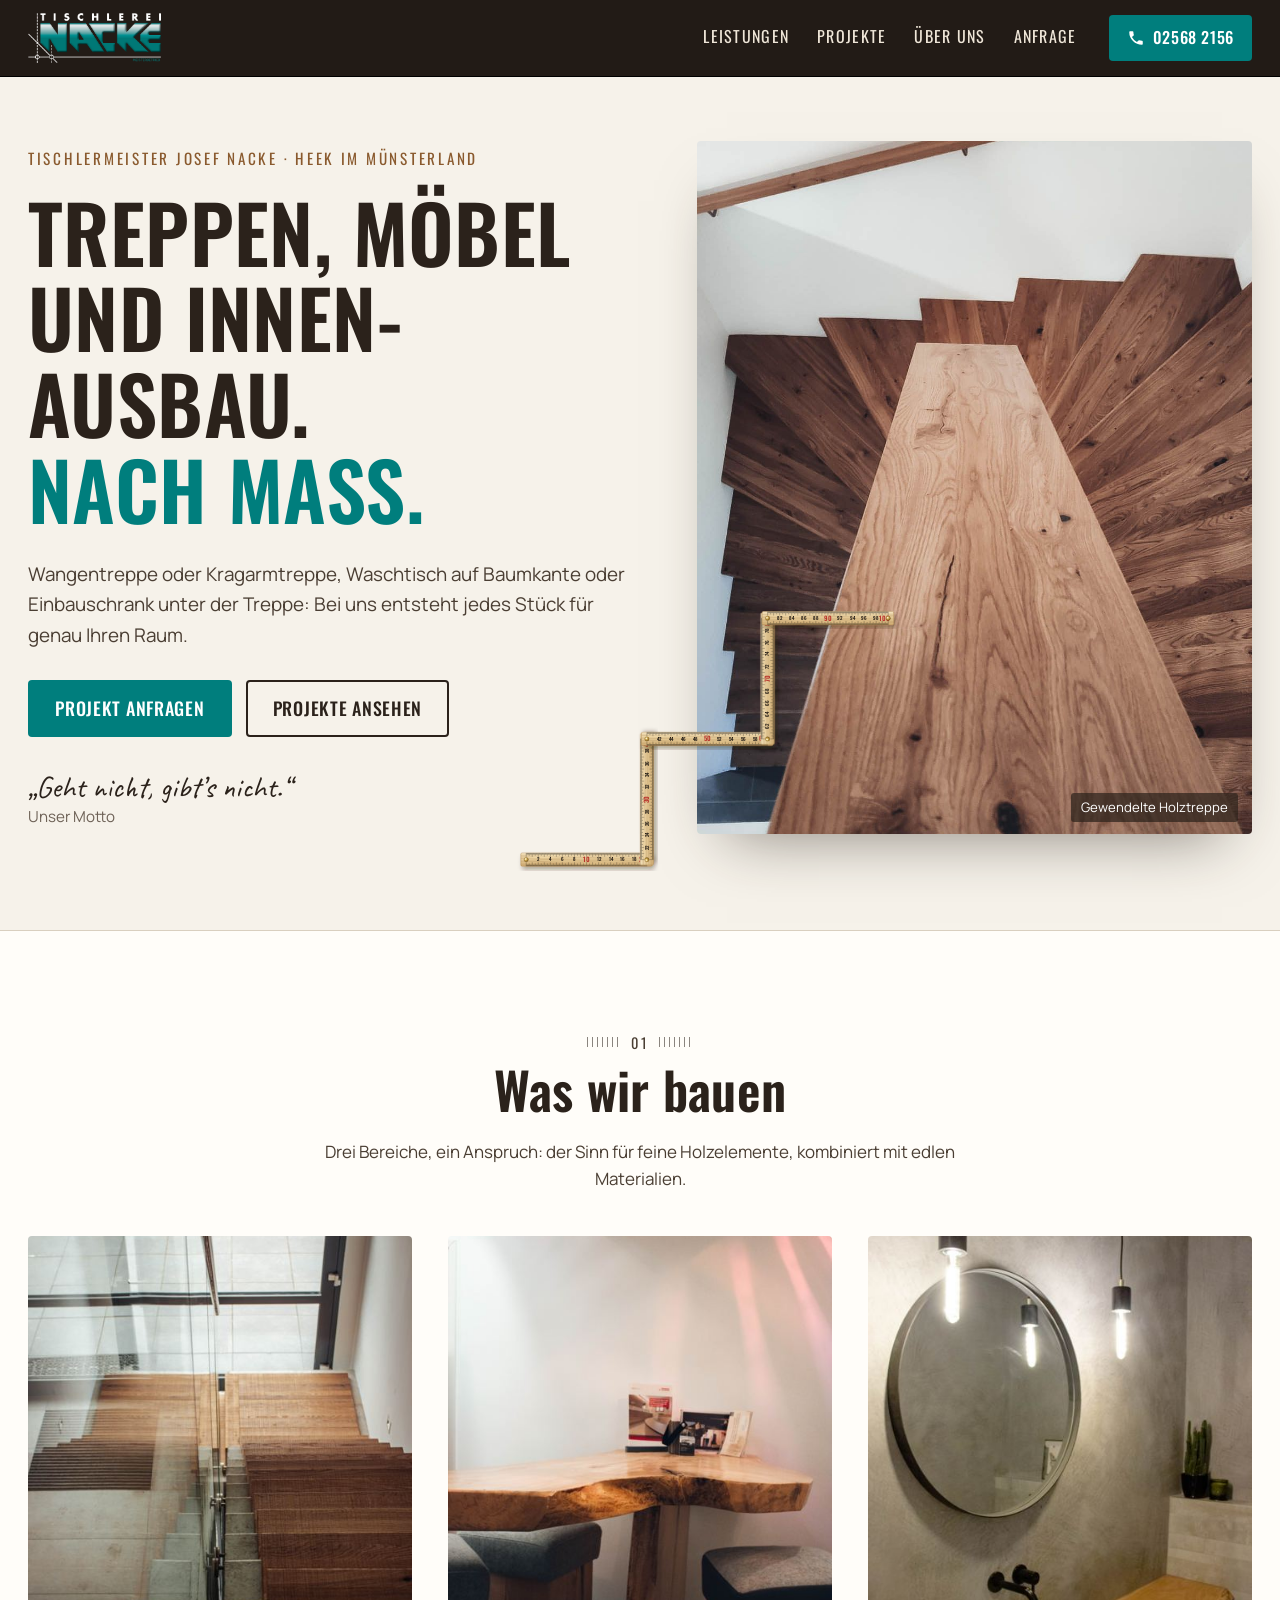
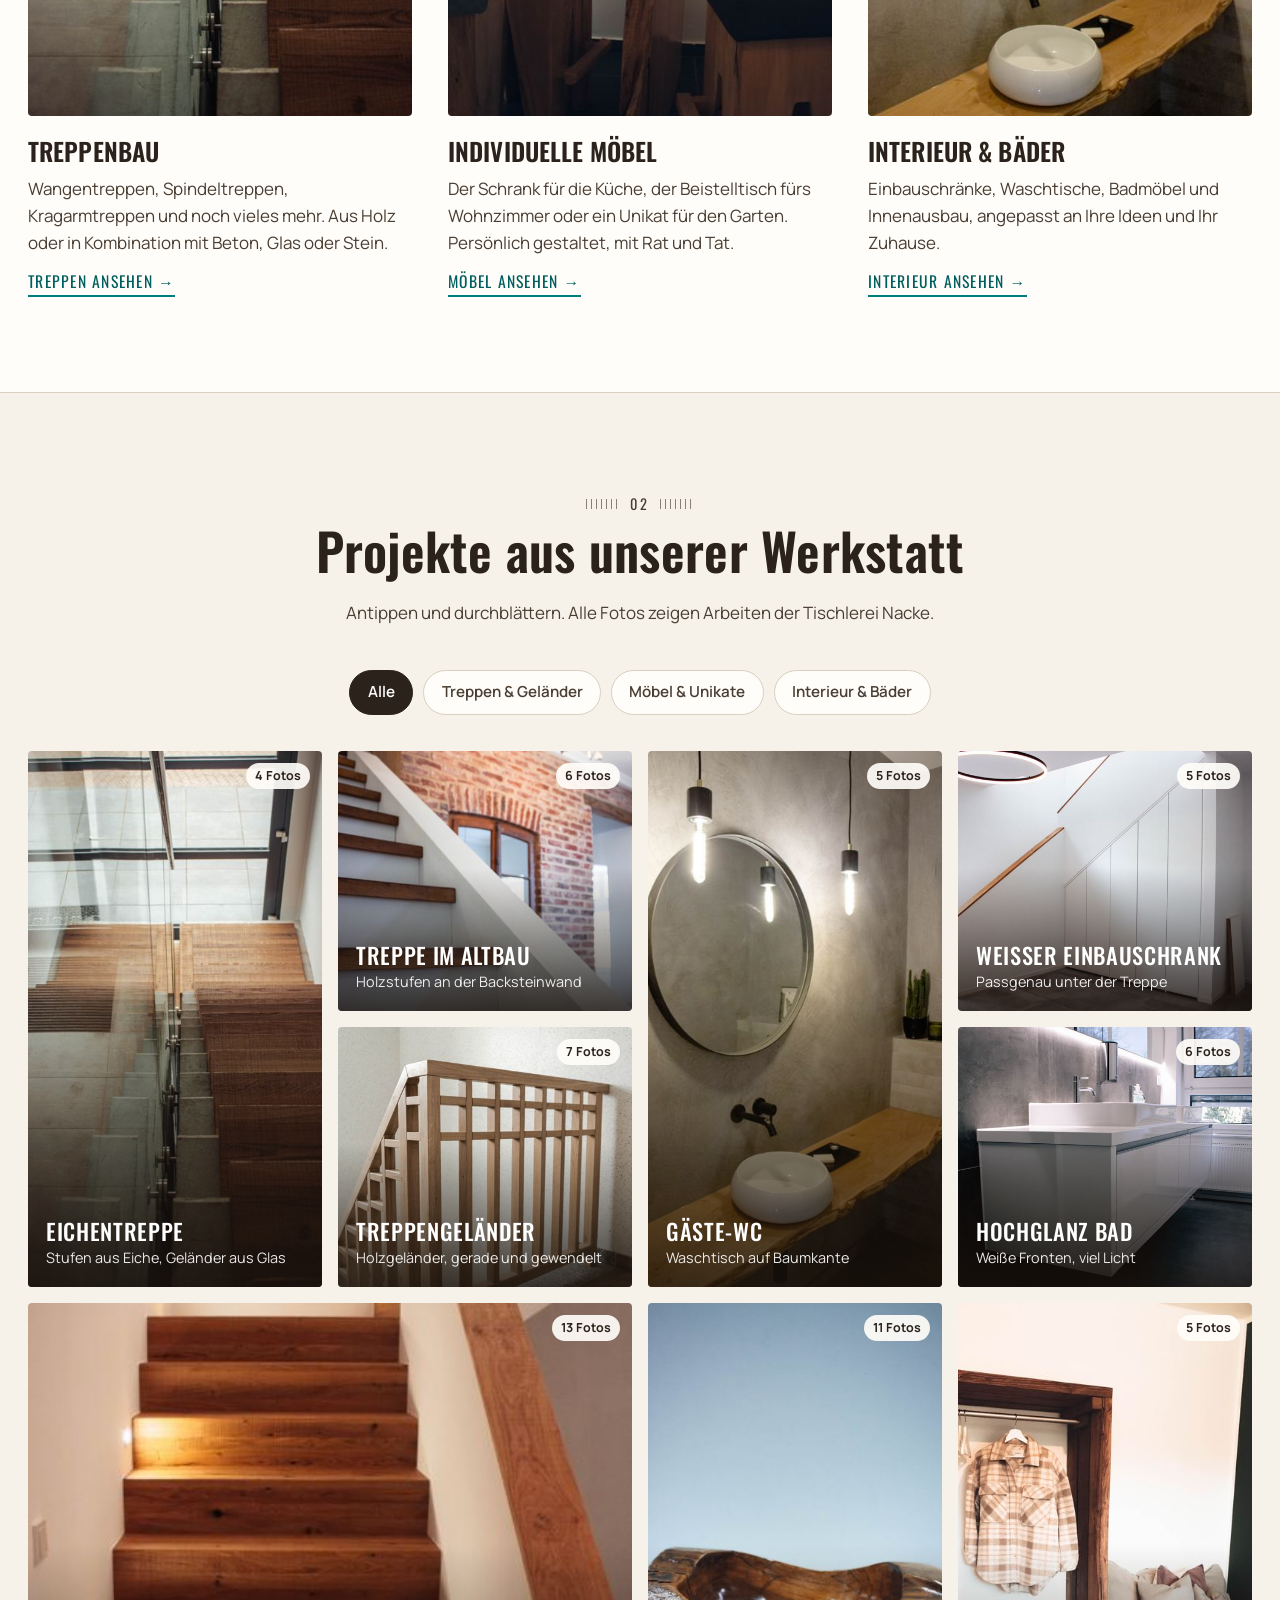
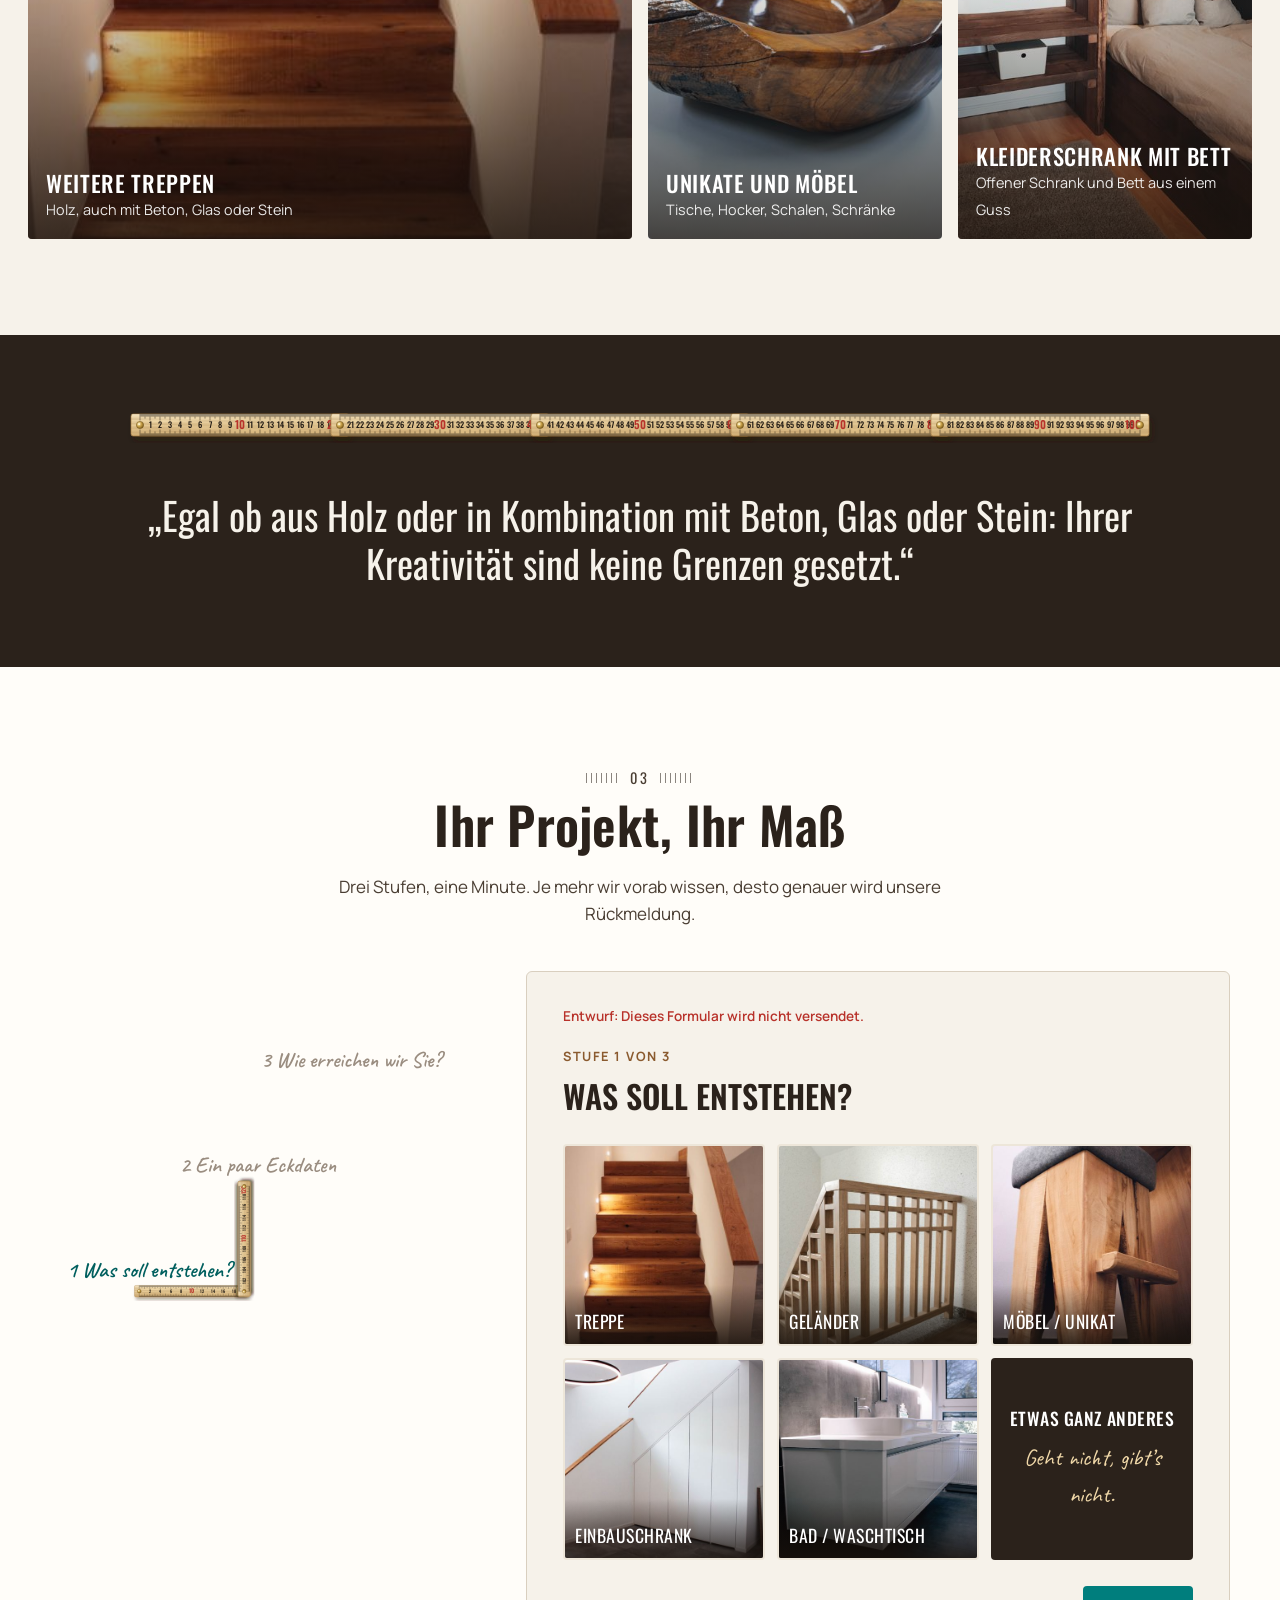
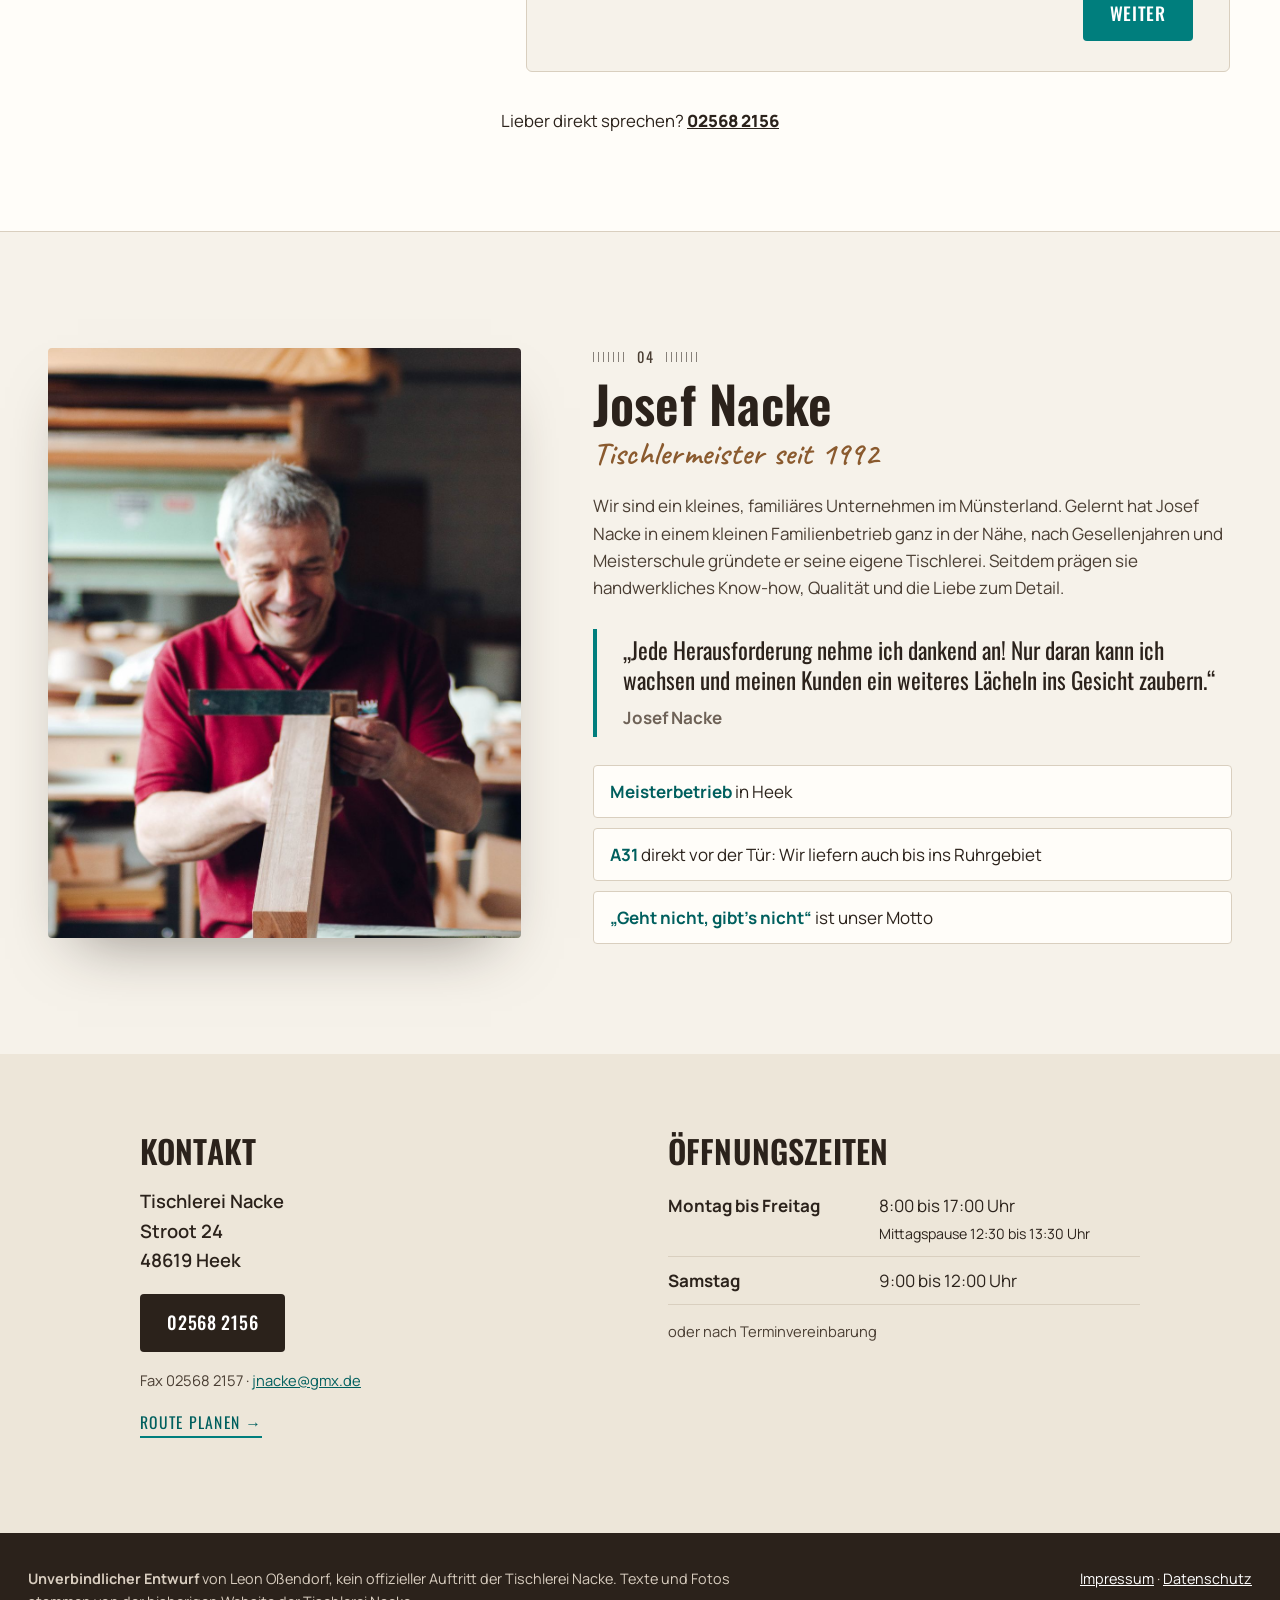
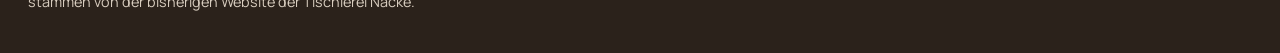
==== commit 5205f228: "Bildunterschriften ohne unbelegte Holzangaben Co-Authored-By: Claude Opus 5.5 <noreply@anthropic.com" ====
--- a/index.html
+++ b/index.html
@@ -45,8 +45,8 @@
     <p class="motto"><span>„Geht nicht, gibt’s nicht.“</span> Unser Motto</p>
   </div>
   <figure class="hero-bild">
-    <img src="img/treppe-1.jpg" alt="Gewendelte Holztreppe aus Eiche von oben fotografiert" width="1026" height="1600" fetchpriority="high">
-    <figcaption>Gewendelte Treppe aus Eiche</figcaption>
+    <img src="img/treppe-1.jpg" alt="Gewendelte Holztreppe von oben fotografiert" width="1026" height="1600" fetchpriority="high">
+    <figcaption>Gewendelte Holztreppe</figcaption>
   </figure>
   <div class="hero-zollstock" aria-hidden="true">
     <svg class="zs" data-zs="treppe3" viewBox="0 0 700 520"></svg>
--- a/css/style.css
+++ b/css/style.css
@@ -65,7 +65,7 @@
 .hero-lead{font-size:1.18rem;max-width:34em;color:var(--nuss2);margin:0 0 30px}
 .hero-cta{display:flex;flex-wrap:wrap;gap:14px;margin-bottom:34px}
 .motto{font-size:.95rem;color:var(--grau);margin:0}
-.motto span{font-family:var(--hand);font-size:1.9rem;color:var(--nuss);margin-right:8px;line-height:1}
+.motto span{display:block;font-family:var(--hand);font-size:1.9rem;color:var(--nuss);line-height:1.1}
 .hero-bild{margin:0;position:relative;border-radius:var(--r);overflow:hidden;box-shadow:0 30px 60px -30px rgba(43,34,27,.55);aspect-ratio:4/5}
 .hero-bild img{width:100%;height:100%;object-fit:cover}
 .hero-bild figcaption{position:absolute;right:14px;bottom:12px;background:rgba(43,34,27,.7);color:#fff;font-size:.82rem;padding:4px 10px;border-radius:3px}
